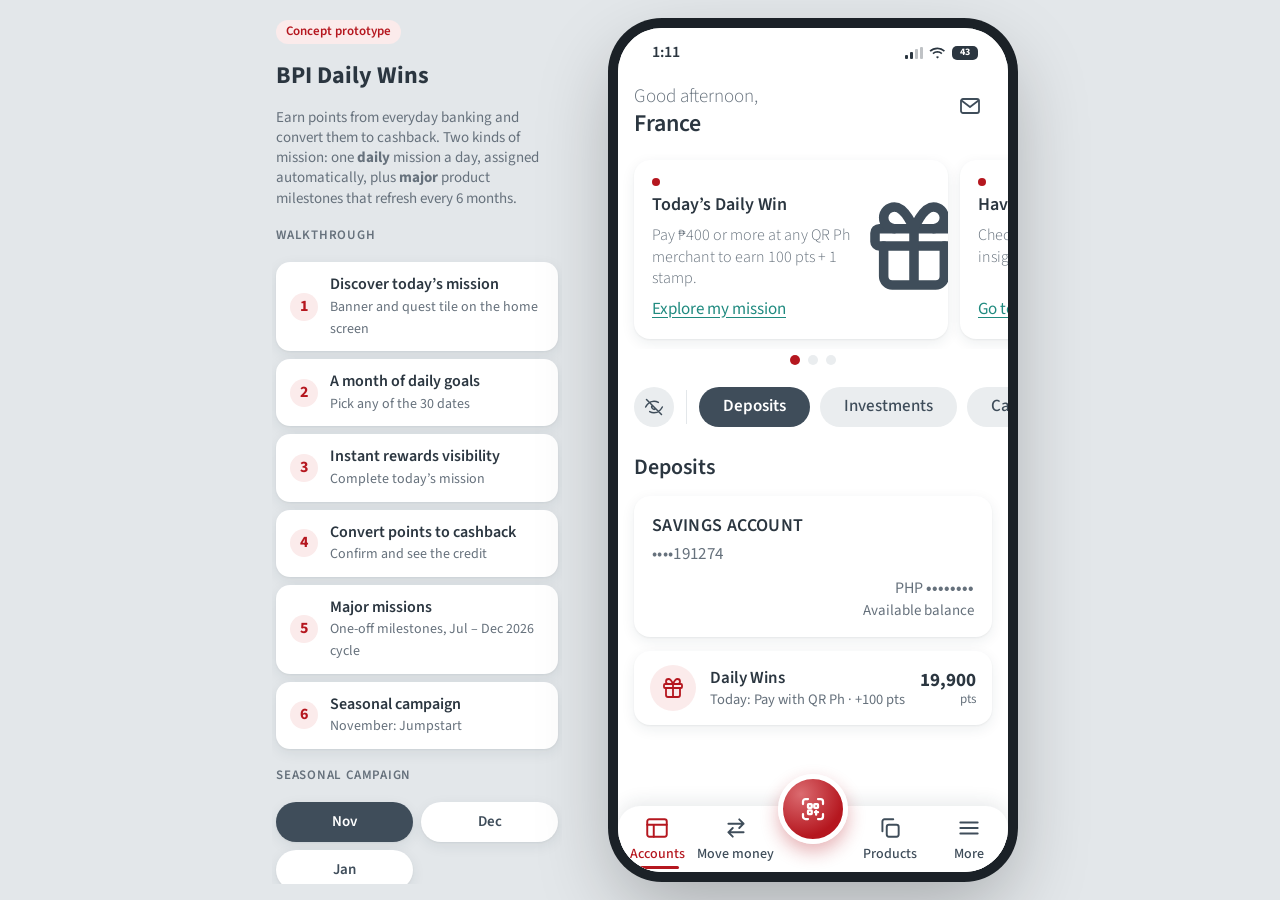
==== index.html @ 578034d9 "chore: prepare for GitHub Pages Rename the entry file to index.html so Pages serves it at the repo r" ====
<!doctype html>
<html lang="en">
<head>
<meta charset="utf-8">
<meta name="viewport" content="width=device-width,initial-scale=1,viewport-fit=cover">
<title>BPI Daily Wins</title>
<link rel="preconnect" href="https://fonts.googleapis.com">
<link rel="preconnect" href="https://fonts.gstatic.com" crossorigin>
<link href="https://fonts.googleapis.com/css2?family=Source+Sans+3:wght@300;400;500;600;700&display=swap" rel="stylesheet">
<link rel="stylesheet" href="css/styles.css">
</head>
<body>

<svg width="0" height="0" style="position:absolute" aria-hidden="true" focusable="false">
  <symbol id="i-mail" viewBox="0 0 24 24"><rect x="3" y="5" width="18" height="14" rx="2"/><path d="M3.5 6.5 12 13l8.5-6.5"/></symbol>
  <symbol id="i-eye" viewBox="0 0 24 24"><path d="M2 12s3.6-7 10-7 10 7 10 7-3.6 7-10 7S2 12 2 12z"/><circle cx="12" cy="12" r="3"/></symbol>
  <symbol id="i-eye-off" viewBox="0 0 24 24"><path d="M2 12s3.6-7 10-7c2 0 3.700.6 5.200 1.500M22 12s-3.600 7-10 7c-2 0-3.700-.6-5.200-1.500M9.900 9.900a3 3 0 0 0 4.200 4.200M3 3l18 18"/></symbol>
  <symbol id="i-accounts" viewBox="0 0 24 24"><rect x="3" y="4" width="18" height="16" rx="2"/><path d="M3 9h18M9 9v11"/></symbol>
  <symbol id="i-move" viewBox="0 0 24 24"><path d="M5 8h14M15 4l4 4-4 4M19 16H5M9 12l-4 4 4 4"/></symbol>
  <symbol id="i-qr" viewBox="0 0 24 24"><path d="M4 8V6a2 2 0 0 1 2-2h2M16 4h2a2 2 0 0 1 2 2v2M20 16v2a2 2 0 0 1-2 2h-2M8 20H6a2 2 0 0 1-2-2v-2"/><rect x="8" y="8" width="3" height="3" rx=".5"/><rect x="13" y="8" width="3" height="3" rx=".5"/><rect x="8" y="13" width="3" height="3" rx=".5"/><path d="M13.500 14.500h2.500M14.500 13.500v3"/></symbol>
  <symbol id="i-products" viewBox="0 0 24 24"><rect x="9" y="9" width="11" height="11" rx="2"/><path d="M5 15V6a2 2 0 0 1 2-2h8"/></symbol>
  <symbol id="i-menu" viewBox="0 0 24 24"><path d="M4 7h16M4 12h16M4 17h16"/></symbol>
  <symbol id="i-chev-r" viewBox="0 0 24 24"><path d="m9 6 6 6-6 6"/></symbol>
  <symbol id="i-chev-l" viewBox="0 0 24 24"><path d="m15 6-6 6 6 6"/></symbol>
  <symbol id="i-x" viewBox="0 0 24 24"><path d="M6 6l12 12M18 6 6 18"/></symbol>
  <symbol id="i-check" viewBox="0 0 24 24"><path d="m5 12.500 4.500 4.500L19 7.500"/></symbol>
  <symbol id="i-gift" viewBox="0 0 24 24"><rect x="3" y="8" width="18" height="4" rx="1"/><path d="M12 8v13M5 12v7a2 2 0 0 0 2 2h10a2 2 0 0 0 2-2v-7M7.500 8a2.500 2.500 0 1 1 0-5C10 3 12 8 12 8s2-5 4.500-5a2.500 2.500 0 1 1 0 5"/></symbol>
  <symbol id="i-flame" viewBox="0 0 24 24"><path d="M12 3c.8 3.200 5.500 5 5.500 10a5.500 5.500 0 0 1-11 0c0-2 .8-3.300 2-4.500 0 1.800.8 3 2 3C10.500 8.500 10.500 5.500 12 3z"/></symbol>
  <symbol id="i-bill" viewBox="0 0 24 24"><path d="M6 3h12v18l-3-2-3 2-3-2-3 2z"/><path d="M9 8h6M9 12h6"/></symbol>
  <symbol id="i-coins" viewBox="0 0 24 24"><ellipse cx="12" cy="6" rx="7" ry="3"/><path d="M5 6v6c0 1.700 3.100 3 7 3s7-1.300 7-3V6M5 12v6c0 1.700 3.100 3 7 3s7-1.300 7-3v-6"/></symbol>
  <symbol id="i-book" viewBox="0 0 24 24"><path d="M4 5.500A2.500 2.500 0 0 1 6.500 3H20v14H6.500A2.500 2.500 0 0 0 4 19.500z"/><path d="M4 19.500A2.500 2.500 0 0 0 6.500 22H20v-5"/></symbol>
  <symbol id="i-info" viewBox="0 0 24 24"><circle cx="12" cy="12" r="9"/><path d="M12 11v5M12 8h.01"/></symbol>
  <symbol id="i-lock" viewBox="0 0 24 24"><rect x="5" y="11" width="14" height="10" rx="2"/><path d="M8 11V8a4 4 0 0 1 8 0v3"/></symbol>
  <symbol id="i-wallet" viewBox="0 0 24 24"><path d="M3 8a2 2 0 0 1 2-2h12v3M3 8v10a2 2 0 0 0 2 2h14a1 1 0 0 0 1-1V9a1 1 0 0 0-1-1H5a2 2 0 0 1-2-2"/><path d="M16 14h2"/></symbol>
  <symbol id="i-arrow-up" viewBox="0 0 24 24"><path d="M12 19V5M6 11l6-6 6 6"/></symbol>
  <symbol id="i-cash" viewBox="0 0 24 24"><circle cx="12" cy="12" r="9"/><path d="M9.500 16V8h3a2 2 0 0 1 0 4h-3M8 10h6M8 12.500h6"/></symbol>
  <symbol id="i-bulb" viewBox="0 0 24 24"><path d="M9 18h6M10 21h4M12 3a6 6 0 0 0-3.500 10.900c.6.500 1 1.200 1 2.100h5c0-.9.400-1.600 1-2.100A6 6 0 0 0 12 3z"/></symbol>
  <symbol id="i-minus" viewBox="0 0 24 24"><path d="M7 12h10"/></symbol>
  <symbol id="i-card" viewBox="0 0 24 24"><rect x="2" y="5" width="20" height="14" rx="2.5"/><path d="M2 10h20"/><path d="M5.5 15h4"/></symbol>
  <symbol id="i-car" viewBox="0 0 24 24"><path d="M3.500 16 5 11a2 2 0 0 1 1.900-1.400h10.200A2 2 0 0 1 19 11l1.500 5"/><rect x="2" y="16" width="20" height="4" rx="1.500"/><circle cx="7" cy="20" r="1.600"/><circle cx="17" cy="20" r="1.600"/></symbol>
  <symbol id="i-home" viewBox="0 0 24 24"><path d="M4 11.500 12 4l8 7.500"/><path d="M6 10v10h12V10"/><path d="M10 20v-6h4v6"/></symbol>
  <symbol id="i-moto" viewBox="0 0 24 24"><circle cx="6" cy="17" r="3"/><circle cx="18" cy="17" r="3"/><path d="M6 17h5l2-5h4M13 12l2 5M9 17l3-6"/></symbol>
  <symbol id="i-chart" viewBox="0 0 24 24"><path d="M3 17l5-5 4 4 7-8"/><path d="M15 6h4v4"/></symbol>
  <symbol id="i-shield" viewBox="0 0 24 24"><path d="M12 3 4 6v6c0 4.400 3.300 7.600 8 9 4.700-1.400 8-4.600 8-9V6z"/><path d="m8.800 12 2.200 2.400 4.200-4.800"/></symbol>
</svg>

<main class="stage">
  <aside class="panel" id="panel" aria-label="Prototype guide"></aside>

  <div class="phone" id="phone">
    <div class="status" aria-hidden="true">
      <span>1:11</span>
      <span class="r">
        <svg viewBox="0 0 18 12"><rect x="0" y="8" width="3" height="4" rx="1"/><rect x="5" y="5" width="3" height="7" rx="1"/><rect x="10" y="2" width="3" height="10" rx="1" opacity=".3"/><rect x="15" y="0" width="3" height="12" rx="1" opacity=".3"/></svg>
        <svg viewBox="0 0 17 12"><path d="M8.500 2.200c2.400 0 4.600.9 6.300 2.500l1.200-1.300A11.500 11.500 0 0 0 8.500.4C5.400.4 2.600 1.600.5 3.500l1.200 1.300a9.700 9.700 0 0 1 6.800-2.600zm0 3.600c1.400 0 2.700.5 3.700 1.400l1.200-1.300a7.900 7.900 0 0 0-10 0l1.200 1.300c1-.9 2.300-1.400 3.700-1.400zm0 3.500c.6 0 1.100.2 1.500.6L8.500 11.500 7 9.900c.4-.4.900-.6 1.500-.6z"/></svg>
        <span class="batt">43</span>
      </span>
    </div>

    <!-- HOME -->
    <section class="screen white" id="s-home" aria-label="Accounts">
      <div class="scroll" id="homeScroll"><div id="homeBody"></div></div>
      <nav class="nav" aria-label="Main">
        <button class="on" data-act="toast" data-msg="You are on Accounts">
          <svg class="ic" aria-hidden="true"><use href="#i-accounts"/></svg>Accounts</button>
        <button data-act="toast" data-msg="Move money is not part of this prototype">
          <svg class="ic" aria-hidden="true"><use href="#i-move"/></svg>Move money</button>
        <span></span>
        <button data-act="toast" data-msg="Products is not part of this prototype">
          <svg class="ic" aria-hidden="true"><use href="#i-products"/></svg>Products</button>
        <button data-act="more">
          <svg class="ic" aria-hidden="true"><use href="#i-menu"/></svg>More</button>
        <button class="fab" data-act="startQR" aria-label="Scan QR Ph to pay"><svg class="ic" aria-hidden="true"><use href="#i-qr"/></svg></button>
      </nav>
    </section>

    <!-- DAILY WINS HUB -->
    <section class="screen" id="s-hub" aria-label="Daily Wins">
      <div class="appbar">
        <button class="ib" data-act="back" aria-label="Back"><svg class="ic"><use href="#i-chev-l"/></svg></button>
        <h2>Daily Wins</h2>
        <button class="ib" data-act="how" aria-label="How Daily Wins works"><svg class="ic"><use href="#i-info"/></svg></button>
      </div>
      <div class="scroll"><div class="stack" id="hubBody"></div></div>
    </section>

    <!-- SEASONAL CAMPAIGN (this month's banner offer) -->
    <section class="screen" id="s-season" aria-label="Seasonal campaign">
      <div class="appbar">
        <button class="ib" data-act="back" aria-label="Back"><svg class="ic"><use href="#i-chev-l"/></svg></button>
        <h2 id="seasonTitle">Seasonal</h2>
        <span class="ib"></span>
      </div>
      <div class="scroll"><div class="stack" id="seasonBody"></div></div>
      <div class="foot" id="seasonFoot"></div>
    </section>

    <!-- QR SCANNER -->
    <section class="screen scan" id="s-scan" aria-label="Scan QR Ph">
      <div class="appbar">
        <button class="ib" data-act="back" aria-label="Close"><svg class="ic"><use href="#i-x"/></svg></button>
        <h2>Scan QR Ph</h2>
        <span class="ib"></span>
      </div>
      <div class="scan-view">
        <div class="scan-banner" id="scanBanner"></div>
        <div class="vf"><i></i><i></i><i></i><i></i></div>
        <p>Point your camera at a QR Ph code to pay.</p>
      </div>
      <div class="foot"><button class="btn btn-light btn-block" data-act="scan">Simulate scanning a QR Ph code</button></div>
    </section>

    <!-- PAY (QR / bill / save) -->
    <section class="screen" id="s-pay" aria-label="Payment">
      <div class="appbar">
        <button class="ib" data-act="back" aria-label="Back"><svg class="ic"><use href="#i-chev-l"/></svg></button>
        <h2 id="payTitle">Pay</h2>
        <span class="ib"></span>
      </div>
      <div class="scroll"><div class="stack" id="payBody"></div></div>
      <div class="foot" id="payFoot"></div>
    </section>

    <!-- LEARN -->
    <section class="screen" id="s-learn" aria-label="Money tip">
      <div class="appbar">
        <button class="ib" data-act="back" aria-label="Back"><svg class="ic"><use href="#i-chev-l"/></svg></button>
        <h2>1-minute tip</h2>
        <span class="ib"></span>
      </div>
      <div class="scroll"><div class="stack" id="learnBody"></div></div>
      <div class="foot" id="learnFoot"></div>
    </section>

    <!-- SUCCESS -->
    <section class="screen" id="s-success" aria-label="Success">
      <div class="scroll"><div class="stack" id="sucBody"></div></div>
      <div class="foot" id="sucFoot"></div>
    </section>

    <!-- REDEEM -->
    <section class="screen" id="s-redeem" aria-label="Convert points">
      <div class="appbar">
        <button class="ib" data-act="back" aria-label="Back"><svg class="ic"><use href="#i-chev-l"/></svg></button>
        <h2>Convert to cashback</h2>
        <span class="ib"></span>
      </div>
      <div class="scroll"><div class="stack" id="redeemBody"></div></div>
      <div class="foot" id="redeemFoot"></div>
    </section>

    <!-- REDEEM DONE -->
    <section class="screen" id="s-done" aria-label="Cashback credited">
      <div class="scroll"><div class="stack" id="doneBody"></div></div>
      <div class="foot" id="doneFoot"></div>
    </section>

    <!-- SUPPLEMENTARY CARD -->
    <section class="screen" id="s-supp" aria-label="Supplementary card">
      <div class="appbar">
        <button class="ib" data-act="back" aria-label="Back"><svg class="ic"><use href="#i-chev-l"/></svg></button>
        <h2>Supplementary card</h2>
        <span class="ib"></span>
      </div>
      <div class="scroll"><div class="stack" id="suppBody"></div></div>
      <div class="foot" id="suppFoot"></div>
    </section>

    <!-- APPLY FOR A CREDIT CARD (non-holders) -->
    <section class="screen" id="s-apply" aria-label="Apply for a credit card">
      <div class="appbar">
        <button class="ib" data-act="back" aria-label="Back"><svg class="ic"><use href="#i-chev-l"/></svg></button>
        <h2>Apply for a credit card</h2>
        <span class="ib"></span>
      </div>
      <div class="scroll"><div class="stack" id="applyBody"></div></div>
      <div class="foot" id="applyFoot"></div>
    </section>

    <!-- INSTALLMENT (existing cardholders) -->
    <section class="screen" id="s-inst" aria-label="Installment">
      <div class="appbar">
        <button class="ib" data-act="back" aria-label="Back"><svg class="ic"><use href="#i-chev-l"/></svg></button>
        <h2>Installment</h2>
        <span class="ib"></span>
      </div>
      <div class="scroll"><div class="stack" id="instBody"></div></div>
      <div class="foot" id="instFoot"></div>
    </section>

    <!-- PERSONAL LOAN -->
    <section class="screen" id="s-ploan" aria-label="Personal loan">
      <div class="appbar">
        <button class="ib" data-act="back" aria-label="Back"><svg class="ic"><use href="#i-chev-l"/></svg></button>
        <h2>Personal loan</h2>
        <span class="ib"></span>
      </div>
      <div class="scroll"><div class="stack" id="ploanBody"></div></div>
      <div class="foot" id="ploanFoot"></div>
    </section>

    <!-- AUTO / HOUSING / MOTORCYCLE LOAN -->
    <section class="screen" id="s-loan" aria-label="Loan application">
      <div class="appbar">
        <button class="ib" data-act="back" aria-label="Back"><svg class="ic"><use href="#i-chev-l"/></svg></button>
        <h2 id="loanTitle">Loan</h2>
        <span class="ib"></span>
      </div>
      <div class="scroll"><div class="stack" id="loanBody"></div></div>
      <div class="foot" id="loanFoot"></div>
    </section>

    <!-- BPI WEALTH: APPLY FOR UITF / ALFM -->
    <section class="screen" id="s-fundApply" aria-label="Investment fund application">
      <div class="appbar">
        <button class="ib" data-act="back" aria-label="Back"><svg class="ic"><use href="#i-chev-l"/></svg></button>
        <h2 id="fundApplyTitle">Fund</h2>
        <span class="ib"></span>
      </div>
      <div class="scroll"><div class="stack" id="fundApplyBody"></div></div>
      <div class="foot" id="fundApplyFoot"></div>
    </section>

    <!-- BPI WEALTH: DEPOSIT MORE -->
    <section class="screen" id="s-fundDeposit" aria-label="Deposit to investment fund">
      <div class="appbar">
        <button class="ib" data-act="back" aria-label="Back"><svg class="ic"><use href="#i-chev-l"/></svg></button>
        <h2 id="fundDepositTitle">Deposit</h2>
        <span class="ib"></span>
      </div>
      <div class="scroll"><div class="stack" id="fundDepositBody"></div></div>
      <div class="foot" id="fundDepositFoot"></div>
    </section>

    <div class="sheet-wrap" id="sheet" aria-hidden="true">
      <div class="scrim" data-act="closeSheet"></div>
      <div class="sheet" role="dialog" aria-modal="true" id="sheetBody"></div>
    </div>
    <div class="toast" id="toast" role="status" aria-live="polite"></div>
  </div>
</main>

<!-- Plain classic scripts (no type="module"), loaded in dependency order,
     so this still runs by double-clicking the file — no server needed. -->
<script src="js/data.js"></script>
<script src="js/state.js"></script>
<script src="js/nav.js"></script>
<script src="js/dropzone.js"></script>
<script src="js/screen-home.js"></script>
<script src="js/screen-hub.js"></script>
<script src="js/screen-pay.js"></script>
<script src="js/screen-learn.js"></script>
<script src="js/screen-success.js"></script>
<script src="js/screen-redeem.js"></script>
<script src="js/screen-supp.js"></script>
<script src="js/screen-apply.js"></script>
<script src="js/screen-inst.js"></script>
<script src="js/screen-ploan.js"></script>
<script src="js/screen-loan.js"></script>
<script src="js/screen-fund.js"></script>
<script src="js/screen-season.js"></script>
<script src="js/guide.js"></script>
<script src="js/actions.js"></script>
<script src="js/main.js"></script>
</body>
</html>
---- css/styles.css ----
/* Layout: one phone-sized app on a neutral stage, with a prototype guide beside it on wide screens.
   Look: BPI app (white surfaces, slate chips, BPI red actions, teal links, floating red QR button). */
:root{
  color-scheme:light;
  --stage:#E3E7EA; --frame:#1B2127;
  --home:#FFFFFF; --bg:#F5F6F7; --surface:#FFFFFF;
  --ink:#2B3640; --ink-2:#66717C; --line:#E3E7EA;
  --chip:#EAEDEF; --chip-ink:#3F4D5A;
  --slate:#3F4D5A; --on-slate:#FFFFFF;
  --red:#B5171F; --red-2:#D0494F; --red-tint:#FBEBEB; --on-red:#FFFFFF;
  --teal:#1F8A7F;
  --gold:#8F5F00; --gold-tint:#FFF1D0; --gold-fill:#F2B84B;
  --green:#23764C; --green-tint:#E2F3EA;
  --scan-bg:#0E1317;
  --scrim:rgba(18,26,33,.45);
  --shadow:0 1px 2px rgba(31,45,58,.06),0 4px 14px rgba(31,45,58,.08);
}
@media (prefers-color-scheme:dark){
  :root{
    color-scheme:dark;
    --stage:#0B0E10; --frame:#000;
    --home:#0F1317; --bg:#0F1317; --surface:#1A2026;
    --ink:#E8ECEF; --ink-2:#9AA6B0; --line:#2B343C;
    --chip:#252D34; --chip-ink:#D5DCE1;
    --slate:#2D3944;
    --red:#D2434A; --red-2:#E0666B; --red-tint:#3A2023;
    --teal:#4CC3B6;
    --gold:#F0B544; --gold-tint:#3A2E12;
    --green:#5CC694; --green-tint:#17301F;
    --shadow:0 1px 2px rgba(0,0,0,.4),0 4px 14px rgba(0,0,0,.35);
  }
}

*{box-sizing:border-box}
html,body{height:100%;margin:0}
body{font-family:'Source Sans 3',system-ui,-apple-system,'Segoe UI',Roboto,sans-serif;font-size:16px;line-height:1.35;color:var(--ink);background:var(--stage);-webkit-font-smoothing:antialiased;overflow:hidden}
button{font:inherit;color:inherit;background:none;border:0;padding:0;cursor:pointer;text-align:inherit;-webkit-tap-highlight-color:transparent}
button:disabled{cursor:not-allowed}
h1,h2,h3,h4,p,ol,ul{margin:0}
input{font:inherit}
:focus-visible{outline:2px solid var(--teal);outline-offset:2px}
.ic{width:24px;height:24px;fill:none;stroke:currentColor;stroke-width:1.8;stroke-linecap:round;stroke-linejoin:round;flex:none}
.ic.sm{width:16px;height:16px}
.ic.md{width:20px;height:20px}
.num{font-variant-numeric:tabular-nums}

/* ---------- stage + guide ---------- */
.stage{height:100%;display:flex;align-items:center;justify-content:center;gap:56px;padding:16px}
.panel{width:290px;flex:none;max-height:100%;overflow:auto;display:flex;flex-direction:column;gap:20px;padding:4px}
.panel h2{font-size:24px;font-weight:700;line-height:1.15}
.panel h3{font-size:13px;font-weight:600;letter-spacing:.06em;text-transform:uppercase;color:var(--ink-2)}
.panel .lead,.fine{color:var(--ink-2);font-size:15px}
.fine{font-size:13px}
.tag{display:inline-flex;align-self:flex-start;height:24px;align-items:center;padding:0 10px;border-radius:12px;background:var(--red-tint);color:var(--red);font-size:13px;font-weight:600}
.steps{list-style:none;padding:0;display:flex;flex-direction:column;gap:8px}
.steps button{width:100%;display:flex;gap:12px;align-items:center;padding:12px 14px;border-radius:14px;background:var(--surface);box-shadow:var(--shadow)}
.steps .n{width:28px;height:28px;border-radius:50%;background:var(--red-tint);color:var(--red);display:grid;place-items:center;font-weight:700;flex:none}
.steps b{display:block;font-weight:600}
.steps small{color:var(--ink-2);font-size:14px}
.seg4{display:grid;grid-template-columns:1fr 1fr;gap:8px}
.seg4 button,.ghost{height:40px;border-radius:20px;background:var(--surface);box-shadow:var(--shadow);font-weight:600;font-size:15px;text-align:center;color:var(--chip-ink)}
.seg4 button.on{background:var(--slate);color:#fff}
.ghost{padding:0 18px}

.phone{position:relative;width:390px;height:100%;max-height:844px;background:var(--bg);border-radius:44px;overflow:hidden;box-shadow:0 0 0 10px var(--frame),0 30px 80px rgba(0,0,0,.28);--sb:44px;isolation:isolate}
.status{position:absolute;top:0;left:0;right:0;height:44px;z-index:60;display:flex;align-items:center;justify-content:space-between;padding:6px 30px 0 34px;font-weight:600;font-size:16px;pointer-events:none;color:var(--ink)}
.status .r{display:flex;gap:6px;align-items:center}
.status svg{height:12px;width:auto;fill:currentColor}
.batt{display:inline-grid;place-items:center;height:14px;min-width:26px;border-radius:5px;background:var(--ink);color:var(--home);font-size:10px;font-weight:700;padding:0 3px}
@media (max-width:820px){.panel{display:none}}
/* On a real phone the frame goes full-bleed and the fake status bar gives
   way to the device's own. --sb then carries the notch inset so app bars
   don't slide under it; the matching bottom insets are on .nav, .foot and
   .sheet. env() is 0 on desktop and on devices without insets, so all of
   this is a no-op there. */
@media (max-width:520px){
  .stage{padding:0}
  .phone{width:100%;max-height:none;border-radius:0;box-shadow:none;--sb:env(safe-area-inset-top,0px)}
  .status{display:none}
}

/* ---------- screens ---------- */
.screen{position:absolute;inset:0;display:flex;flex-direction:column;background:var(--bg);padding-top:var(--sb);transform:translateX(100%);visibility:hidden;transition:transform .3s cubic-bezier(.2,.8,.2,1),visibility 0s .3s}
.screen.on,.screen.under{visibility:visible;transition:transform .3s cubic-bezier(.2,.8,.2,1),visibility 0s}
.screen.on{transform:none}
.screen.under{transform:translateX(-22%)}
.screen.white{background:var(--home)}
.scroll{flex:1;min-height:0;overflow-y:auto;overscroll-behavior:contain;scrollbar-width:none}
.scroll::-webkit-scrollbar{display:none}
.appbar{flex:none;display:flex;align-items:center;gap:4px;height:56px;padding:0 8px}
.appbar h2{flex:1;font-size:19px;font-weight:600;text-align:center}
.ib{width:44px;height:44px;border-radius:50%;display:grid;place-items:center;color:var(--chip-ink)}
.ib:active{background:var(--chip)}
.foot{flex:none;padding:12px 16px calc(16px + env(safe-area-inset-bottom,0px));background:var(--surface);border-top:1px solid var(--line);display:flex;flex-direction:column;gap:8px}
.stack{display:flex;flex-direction:column;gap:16px;padding:8px 16px 28px}

/* ---------- shared pieces ---------- */
.card{background:var(--surface);border-radius:16px;box-shadow:var(--shadow);padding:16px}
.btn{min-height:50px;border-radius:25px;padding:0 24px;font-weight:600;font-size:17px;display:inline-flex;align-items:center;justify-content:center;gap:8px;text-align:center}
.btn-red{background:var(--red);color:var(--on-red)}
.btn-red:active{background:var(--red-2)}
.btn-light{background:#fff;color:#B5171F}
.btn-ghost{background:var(--chip);color:var(--chip-ink)}
.btn-block{width:100%}
.btn:disabled{opacity:.42}
.link{color:var(--teal);text-decoration:underline;text-underline-offset:3px;font-size:17px}
.pill{display:inline-flex;align-items:center;gap:4px;height:26px;padding:0 10px;border-radius:13px;font-size:14px;font-weight:600;background:var(--chip);color:var(--chip-ink)}
.pill.gold{background:var(--gold-tint);color:var(--gold)}
.pill.green{background:var(--green-tint);color:var(--green)}
.pill.red{background:var(--red-tint);color:var(--red)}
.muted{color:var(--ink-2)}
.status-chip{display:inline-flex;align-items:center;gap:6px;height:24px;padding:0 10px;border-radius:12px;font-size:13px;font-weight:600}
.status-chip.ok{background:var(--green-tint);color:var(--green)}
.status-chip.pend{background:var(--gold-tint);color:var(--gold)}
.status-chip.red{background:var(--chip);color:var(--chip-ink)}
.spin{width:10px;height:10px;border-radius:50%;border:2px solid currentColor;border-right-color:transparent;animation:spin .8s linear infinite}
@keyframes spin{to{transform:rotate(360deg)}}
.meter{height:8px;border-radius:4px;background:var(--chip);overflow:hidden}
.meter i{display:block;height:100%;border-radius:4px;background:var(--red)}
.note{display:flex;gap:10px;align-items:flex-start;padding:12px 14px;border-radius:14px;font-size:15px;line-height:1.35}
.note.ok{background:var(--green-tint);color:var(--green)}
.note.warn{background:var(--gold-tint);color:var(--gold)}
.note.info{background:var(--chip);color:var(--chip-ink)}
.note .ic{margin-top:1px}
.avatar{width:44px;height:44px;border-radius:50%;background:var(--chip);color:var(--chip-ink);display:grid;place-items:center;font-weight:700;font-size:18px;flex:none}
.sect{font-size:22px;font-weight:600;padding:0 16px}
.sect-row{display:flex;align-items:baseline;justify-content:space-between;padding:0 16px}
.sect-row h3{font-size:20px;font-weight:600}

/* ---------- home ---------- */
.greet{display:flex;justify-content:space-between;align-items:flex-start;padding:12px 16px 16px 16px}
.greet p{font-size:19px;font-weight:300;color:var(--ink-2)}
.greet h1{font-size:24px;font-weight:600;line-height:1.2}
.car{display:flex;gap:12px;overflow-x:auto;scroll-snap-type:x mandatory;padding:6px 16px 10px;scrollbar-width:none}
.car::-webkit-scrollbar{display:none}
.slide{position:relative;flex:none;width:calc(100% - 44px);min-height:176px;scroll-snap-align:center;background:var(--surface);border-radius:16px;box-shadow:var(--shadow);overflow:hidden}
.slide-tx{position:relative;z-index:1;max-width:70%;height:100%;padding:18px 0 18px 18px;display:flex;flex-direction:column;gap:8px;align-items:flex-start}
.slide-tx h3{font-size:18px;font-weight:600;line-height:1.25}
.slide-tx p{font-size:16px;font-weight:300;color:var(--ink-2);line-height:1.35;flex:1}
.dot-red{width:8px;height:8px;border-radius:50%;background:var(--red)}
.slide-ill{position:absolute;right:-18px;top:34px;width:104px;height:104px;color:var(--slate)}
.slide-ill .ic{width:100%;height:100%;stroke-width:2.2}
.ill-pill{position:absolute;right:30px;top:20px;z-index:1}
.dots{display:flex;gap:8px;justify-content:center;padding:6px 0 18px}
.dots i{width:10px;height:10px;border-radius:50%;background:var(--chip)}
.dots i.on{background:var(--red)}
.filters{display:flex;align-items:center;gap:0;padding:0 0 0 16px}
.eye{width:40px;height:40px;border-radius:50%;background:var(--chip);color:var(--chip-ink);display:grid;place-items:center;flex:none}
.vr{width:1px;height:34px;background:var(--line);margin:0 12px;flex:none}
.chips{display:flex;gap:10px;overflow-x:auto;padding:4px 16px 4px 0;scrollbar-width:none;flex:1}
.chips::-webkit-scrollbar{display:none}
.chips button{flex:none;height:40px;padding:0 24px;border-radius:20px;background:var(--chip);color:var(--chip-ink);font-size:17px;font-weight:500}
.chips button.on{background:var(--slate);color:#fff;font-weight:600}
.home-sec{display:flex;flex-direction:column;gap:14px;padding:22px 16px 28px}
.home-sec>h2{font-size:22px;font-weight:600}
.acct{display:block;width:100%;padding:18px 18px 16px}
.acct h3{font-size:18px;font-weight:600;letter-spacing:.02em}
.acct .mask{font-size:17px;color:var(--ink-2);margin-top:4px;letter-spacing:.02em}
.acct .bal{margin-top:12px;text-align:right;display:flex;flex-direction:column;gap:2px}
.acct .bal span{font-size:16px;color:var(--ink-2)}
.acct .bal small{font-size:15px;color:var(--ink-2)}
.tile{display:flex;align-items:center;gap:14px;width:100%;padding:14px 16px}
.tile-ic{width:46px;height:46px;border-radius:50%;background:var(--red-tint);color:var(--red);display:grid;place-items:center;flex:none}
.tile-tx{flex:1;min-width:0;display:flex;flex-direction:column}
.tile-tx b{font-size:17px;font-weight:600}
.tile-tx small{font-size:14.5px;color:var(--ink-2)}
.tile-pts{text-align:right;display:flex;flex-direction:column;line-height:1.1}
.tile-pts b{font-size:19px;font-weight:700}
.tile-pts small{font-size:13px;color:var(--ink-2)}
.tile.feat{background:var(--red-tint)}
.tile.feat .tile-ic{background:var(--red);color:#fff}
.tile.is-done .tile-ic{background:var(--green-tint);color:var(--green)}
.tile .ic.lk{color:var(--ink-2)}
.empty{text-align:center;padding:28px 20px;display:flex;flex-direction:column;gap:6px;align-items:center}
.empty b{font-size:17px}
.empty p{color:var(--ink-2);font-size:15px}

.nav{position:relative;flex:none;display:grid;grid-template-columns:1fr 1fr 76px 1fr 1fr;height:calc(66px + env(safe-area-inset-bottom,0px));padding-bottom:env(safe-area-inset-bottom,0px);background:var(--surface);border-radius:22px 22px 0 0;box-shadow:0 -4px 18px rgba(31,45,58,.1);z-index:5}
.nav>button{position:relative;display:flex;flex-direction:column;align-items:center;justify-content:center;gap:4px;font-size:14px;font-weight:500;color:var(--chip-ink);text-align:center;white-space:nowrap}
.nav>button.on{color:var(--red)}
.nav>button.on:not(.fab)::after{content:"";position:absolute;bottom:3px;left:22%;right:22%;height:3px;border-radius:2px;background:var(--red)}
.nav .ic{width:26px;height:26px}
.nav>.fab{position:absolute;left:50%;top:-32px;width:70px;height:70px;transform:translateX(-50%);border-radius:50%;background:radial-gradient(circle at 30% 25%,#DB6B70,#B5171F 70%);color:#fff;display:grid;place-items:center;border:5px solid var(--home);box-shadow:0 8px 18px rgba(181,23,31,.32)}
.nav>.fab .ic{width:30px;height:30px}

/* ---------- Daily Wins hub ---------- */
.hero{position:relative;overflow:hidden;background:var(--slate);color:var(--on-slate);border-radius:20px;padding:20px;display:flex;flex-direction:column;gap:12px;box-shadow:var(--shadow)}
.hero::before,.hero::after{content:"";position:absolute;border-radius:50%;border:26px solid rgba(255,255,255,.05);pointer-events:none}
.hero::before{width:210px;height:210px;right:-70px;top:-84px}
.hero::after{width:130px;height:130px;right:36px;bottom:-84px}
.hero>*{position:relative;z-index:1}
.hero-top{display:flex;justify-content:space-between;align-items:center;font-size:15px;opacity:.92}
.hero-top .streak{display:inline-flex;gap:4px;align-items:center;height:26px;padding:0 10px;border-radius:13px;background:rgba(255,255,255,.14);font-weight:600;font-size:14px}
.hero-pts{font-size:46px;font-weight:700;line-height:1;letter-spacing:-.01em}
.hero-pts small{font-size:20px;font-weight:500;margin-left:4px;opacity:.85}
.hero-sub{font-size:16px;opacity:.9}
.hero .meter{background:rgba(255,255,255,.2)}
.hero .meter i{background:var(--gold-fill)}
.hero-note{font-size:15px;opacity:.92;display:flex;justify-content:space-between;gap:8px}
.hero .btn{margin-top:4px}
.seg{display:grid;grid-template-columns:repeat(3,1fr);background:var(--chip);border-radius:22px;padding:4px}
.seg.s4{grid-template-columns:repeat(4,1fr)}
.seg button{height:38px;border-radius:19px;text-align:center;font-weight:600;font-size:16px;color:var(--chip-ink)}
.seg.s4 button{font-size:15px}
.seg button.on{background:var(--slate);color:#fff}
.days{display:flex;gap:8px;overflow-x:auto;padding:4px 16px 10px;margin:0 -16px;scrollbar-width:none;scroll-snap-type:x proximity}
.days::-webkit-scrollbar{display:none}
.day{flex:none;width:54px;height:80px;border-radius:16px;background:var(--surface);box-shadow:var(--shadow);display:flex;flex-direction:column;align-items:center;justify-content:center;gap:3px;scroll-snap-align:center}
.day small{font-size:13px;color:var(--ink-2)}
.day b{font-size:19px;font-weight:700}
.day .mk{width:20px;height:20px;border-radius:50%;display:grid;place-items:center;background:var(--chip);color:var(--ink-2)}
.day .mk .ic{width:12px;height:12px;stroke-width:2.2}
.day.st-done .mk{background:var(--green-tint);color:var(--green)}
.day.st-today{background:var(--red)}
.day.st-today small,.day.st-today b{color:#fff}
.day.st-today .mk{background:rgba(255,255,255,.25);color:#fff}
.day.st-missed b{color:var(--ink-2)}
.day.st-missed .mk{background:transparent;color:var(--ink-2);opacity:.6}
.day.sel{box-shadow:0 0 0 2px var(--slate)}
.day.st-today.sel{box-shadow:0 0 0 2px var(--surface),0 0 0 4px var(--red)}
/* ---------- seasonal campaign banner ---------- */
.season{position:relative;display:block;width:100%;border-radius:18px;overflow:hidden;text-align:left;color:#fff;background:linear-gradient(135deg,var(--slate),#1B2127);box-shadow:var(--shadow)}
.season-img{position:absolute;inset:0;width:100%;height:100%;object-fit:cover}
.season-shade{position:absolute;inset:0;background:linear-gradient(90deg,rgba(14,19,23,.90) 0%,rgba(14,19,23,.74) 46%,rgba(14,19,23,.26) 100%)}
.season-in{position:relative;z-index:1;min-height:152px;padding:16px;display:flex;flex-direction:column;gap:5px}
.season-tag{display:inline-flex;align-items:center;gap:5px;align-self:flex-start;height:25px;padding:0 10px;border-radius:13px;background:rgba(255,255,255,.18);font-size:13px;font-weight:600}
.season-in b{font-size:21px;font-weight:700;line-height:1.15;margin-top:2px}
.season-in small{font-size:14.5px;line-height:1.35;opacity:.88;max-width:84%}
.season-row{margin-top:auto;padding-top:12px;display:flex;align-items:center;justify-content:space-between;gap:10px;flex-wrap:wrap}
.season-go{display:inline-flex;align-items:center;gap:2px;font-size:15px;font-weight:600;white-space:nowrap}
.season.tall .season-in{min-height:188px}

.quest{display:flex;flex-direction:column;gap:12px}
.q-head{display:flex;gap:12px;align-items:center}
.q-ic{width:48px;height:48px;border-radius:14px;background:var(--red-tint);color:var(--red);display:grid;place-items:center;flex:none}
.q-date{font-size:14px;color:var(--ink-2);font-weight:500}
.q-head h3{font-size:20px;font-weight:600;line-height:1.2}
.quest>p{color:var(--ink-2);font-size:16px}
.q-rew{display:flex;gap:8px;flex-wrap:wrap}
.q-state{display:flex;gap:10px;align-items:center;padding:12px 14px;border-radius:14px;background:var(--chip);color:var(--chip-ink);font-size:15px}
.q-state.ok{background:var(--green-tint);color:var(--green);font-weight:600}
.card h4{font-size:17px;font-weight:600}
.row-b{display:flex;justify-content:space-between;align-items:baseline;gap:12px}
.stamps{display:flex;gap:10px;margin:14px 0 12px}
.stamp{flex:1;aspect-ratio:1;max-width:52px;border-radius:50%;border:2px dashed var(--line);display:grid;place-items:center;color:transparent}
.stamp.on{background:var(--red);border:2px solid var(--red);color:#fff}
.stamp.new{animation:pop .5s cubic-bezier(.2,1.6,.4,1) both}
.stamp .ic{width:55%;height:55%;stroke-width:2.4}
@keyframes pop{0%{transform:scale(.3);opacity:0}100%{transform:scale(1);opacity:1}}
.check-list{list-style:none;padding:0;display:flex;flex-direction:column;gap:14px;margin-top:14px}
.check-list li{display:flex;gap:12px;align-items:center;font-size:16px}
.check-list .c{width:26px;height:26px;border-radius:50%;border:2px solid var(--line);display:grid;place-items:center;flex:none;color:transparent}
.check-list li.on .c{background:var(--green);border-color:var(--green);color:#fff}
.check-list .c .ic{width:15px;height:15px;stroke-width:3}
.check-list li:not(.on){color:var(--ink-2)}
.ring{position:relative;width:56px;height:56px;flex:none}
.ring svg{width:56px;height:56px;transform:rotate(-90deg)}
.ring b{position:absolute;inset:0;display:grid;place-items:center;font-size:14px}
.cal{display:grid;grid-template-columns:repeat(7,1fr);gap:6px}
.cal .wh{text-align:center;font-size:13px;color:var(--ink-2);font-weight:600;padding-bottom:2px}
.cell{aspect-ratio:1/1.12;min-width:0;border-radius:12px;background:var(--bg);display:flex;flex-direction:column;align-items:center;justify-content:center;gap:2px;color:var(--chip-ink)}
.cell b{font-size:15px;font-weight:600}
.cell .ic{width:15px;height:15px;color:var(--ink-2)}
.cell.st-done{background:var(--green-tint)}
.cell.st-done .ic{color:var(--green)}
.cell.st-today{background:var(--red);color:#fff}
.cell.st-today .ic{color:#fff}
.cell.st-missed{opacity:.55}
.cell.sel{box-shadow:0 0 0 2px var(--slate)}
.cell.st-today.sel{box-shadow:0 0 0 2px var(--surface),0 0 0 4px var(--red)}
.legend{display:flex;gap:14px;flex-wrap:wrap;font-size:13px;color:var(--ink-2);margin-top:12px}
.legend span{display:inline-flex;gap:6px;align-items:center}
.legend i{width:10px;height:10px;border-radius:3px}
.led{list-style:none;padding:0;display:flex;flex-direction:column}
.led li{display:flex;align-items:center;gap:12px;padding:12px 0;border-bottom:1px solid var(--line)}
.led li:last-child{border-bottom:0}
.led .ti{flex:1;min-width:0}
.led .ti b{display:block;font-weight:600;font-size:16px}
.led .ti small{color:var(--ink-2);font-size:14px}
.led .pt{text-align:right;display:flex;flex-direction:column;gap:4px;align-items:flex-end}
.led .pt b{font-size:17px}
.led .pt b.pos{color:var(--green)}
.footnote{font-size:13px;color:var(--ink-2);text-align:center;padding:0 12px}

/* ---------- pay / learn / redeem ---------- */
.payee{display:flex;align-items:center;gap:12px}
.payee b{display:block;font-size:17px}
.payee small{color:var(--ink-2);font-size:14px}
.payee .pill{margin-left:auto}
.radios{display:flex;flex-direction:column;gap:10px}
.radio{display:flex;align-items:center;gap:12px;width:100%;padding:12px 14px;border-radius:16px;background:var(--surface);box-shadow:var(--shadow);border:2px solid transparent}
.radio b{display:block;font-size:17px;font-weight:600}
.radio small{color:var(--ink-2);font-size:14px}
.radio .grow{flex:1;min-width:0}
.radio .rd{width:24px;height:24px;min-width:24px;border-radius:50%;border:2px solid var(--line);flex:none;display:grid;place-items:center}
.radio.on{border-color:var(--red)}
.radio.on .rd{border-color:var(--red);background:var(--red);box-shadow:inset 0 0 0 5px var(--surface)}
.radio.lock{opacity:.55}
.radio.good{border-color:var(--green)}
.radio.good .rd{border-color:var(--green);background:var(--green);box-shadow:inset 0 0 0 5px var(--surface)}
.radio.bad{border-color:var(--red)}
.amt-card label{font-size:14px;color:var(--ink-2);font-weight:500}
.amt-row{display:flex;align-items:center;gap:6px;border-bottom:2px solid var(--line);padding:4px 0 6px;margin-top:4px}
.amt-row:focus-within{border-color:var(--red)}
.amt-row span{font-size:30px;font-weight:600;color:var(--ink-2)}
.amt-row input{flex:1;min-width:0;border:0;outline:0;background:transparent;font-size:34px;font-weight:700;color:var(--ink);padding:0;font-variant-numeric:tabular-nums}
.quick{display:flex;gap:8px;margin-top:12px;flex-wrap:wrap}
.quick button{height:36px;padding:0 16px;border-radius:18px;background:var(--chip);color:var(--chip-ink);font-weight:600;font-size:15px}
.quick button.on{background:var(--slate);color:#fff}
.err{color:var(--red);font-size:14px;min-height:0;margin-top:6px}
.err:empty{display:none}
.from{display:flex;gap:12px;align-items:center}
.from .lbl{font-size:14px;color:var(--ink-2);width:44px}
.from b{display:block}
.from small{color:var(--ink-2);font-size:14px}
.tip{display:flex;flex-direction:column;gap:12px}
.tip h3{font-size:22px;font-weight:600;line-height:1.2}
.tip p{font-size:17px;color:var(--ink-2)}
.big-ic{width:60px;height:60px;border-radius:18px;background:var(--red-tint);color:var(--red);display:grid;place-items:center}
.big-ic .ic{width:32px;height:32px}
.q-title{font-size:20px;font-weight:600;line-height:1.25}
.steps-dots{display:flex;gap:6px}
.steps-dots i{height:4px;flex:1;border-radius:2px;background:var(--chip)}
.steps-dots i.on{background:var(--red)}
.bullets{padding-left:20px;display:flex;flex-direction:column;gap:8px;color:var(--ink-2);font-size:16px}
.id-field{display:flex;flex-direction:column;gap:6px}
.id-field label{font-size:14px;color:var(--ink-2);font-weight:500}
.id-field input{border:0;border-bottom:2px solid var(--line);padding:6px 0;font-size:17px;background:transparent;outline:0;color:var(--ink);font:inherit}
.id-field input:focus{border-color:var(--red)}
.dropzone{border:2px dashed var(--line);border-radius:14px;padding:22px 16px;display:flex;flex-direction:column;align-items:center;gap:8px;text-align:center;cursor:pointer;color:var(--ink-2);font-size:15px}
.dropzone .ic{width:26px;height:26px}
.dropzone:hover,.dropzone:focus-visible{border-color:var(--teal)}
.dropzone.drag{border-color:var(--red);background:var(--red-tint);color:var(--red)}
.dropzone.has-file{border-color:var(--green);background:var(--green-tint);color:var(--green)}
.link-inline{color:var(--teal);text-decoration:underline;text-underline-offset:2px}
.cc{position:relative;border-radius:16px;padding:18px;color:#fff;background:linear-gradient(135deg,var(--slate),#1B2127);display:flex;flex-direction:column;gap:26px;box-shadow:var(--shadow)}
.cc small{opacity:.8;font-size:14px}

.ok-wrap{display:flex;flex-direction:column;align-items:center;text-align:center;gap:6px;padding:12px 0 6px}
.ok-badge{width:84px;height:84px;border-radius:50%;background:var(--green);color:#fff;display:grid;place-items:center;margin-bottom:10px;animation:pop .55s cubic-bezier(.2,1.5,.4,1) both;box-shadow:0 0 0 10px var(--green-tint)}
.ok-badge .ic{width:44px;height:44px;stroke-width:2.6}
.ok-badge.sm{width:62px;height:62px;margin-bottom:6px;box-shadow:0 0 0 8px var(--green-tint)}
.ok-badge.sm .ic{width:32px;height:32px}
.ok-wrap h2{font-size:26px;font-weight:700}
.ok-wrap p{color:var(--ink-2);font-size:16px}
.rows{display:flex;flex-direction:column}
.rows>div{display:flex;justify-content:space-between;align-items:center;gap:12px;padding:12px 0;border-bottom:1px solid var(--line);font-size:16px}
.rows>div:last-child{border-bottom:0}
.rows>div>span:first-child{color:var(--ink-2)}
.rows b{font-weight:600}
.rows .g{color:var(--green)}
.rows .r{color:var(--red)}
.unlock{display:flex;gap:12px;align-items:center;padding:16px;border-radius:16px;background:var(--gold-tint);color:var(--gold);animation:pop .5s cubic-bezier(.2,1.4,.4,1) both}
.unlock b{display:block;font-size:18px}
.unlock small{font-size:14.5px}
.tier{padding:14px 16px}
.tier .amt{font-size:24px;font-weight:700;line-height:1.1}
.tier small b{color:var(--ink)}
.cash{font-size:44px;font-weight:700;line-height:1;margin:8px 0 2px}

.sheet-wrap{position:absolute;inset:0;z-index:80;display:flex;align-items:flex-end;background:transparent;visibility:hidden}
.sheet-wrap.open{visibility:visible}
.scrim{position:absolute;inset:0;background:var(--scrim);opacity:0;transition:opacity .25s}
.sheet-wrap.open .scrim{opacity:1}
.sheet{position:relative;width:100%;max-height:88%;overflow:auto;background:var(--surface);border-radius:24px 24px 0 0;padding:10px 20px calc(24px + env(safe-area-inset-bottom,0px));transform:translateY(100%);transition:transform .3s cubic-bezier(.2,.8,.2,1);display:flex;flex-direction:column;gap:14px}
.sheet-wrap.open .sheet{transform:none}
.grab{width:40px;height:4px;border-radius:2px;background:var(--line);align-self:center;margin-bottom:4px}
.sheet h3{font-size:21px;font-weight:600}
.sheet ul{padding-left:20px;display:flex;flex-direction:column;gap:8px;color:var(--ink-2)}
.sheet .panel-in{display:flex;flex-direction:column;gap:18px}
.toast{position:absolute;left:20px;right:20px;bottom:90px;z-index:90;background:var(--slate);color:#fff;border-radius:14px;padding:12px 16px;font-size:15px;text-align:center;opacity:0;transform:translateY(8px);pointer-events:none;transition:.25s}
.toast.show{opacity:1;transform:none}

.screen.scan{background:var(--scan-bg);color:#fff}
.screen.scan .ib{color:#fff}
.scan-view{flex:1;display:flex;flex-direction:column;align-items:center;justify-content:center;gap:22px;padding:0 24px;text-align:center}
.vf{position:relative;width:236px;height:236px}
.vf i{position:absolute;width:38px;height:38px;border:4px solid #fff;border-radius:6px}
.vf i:nth-child(1){left:0;top:0;border-right:0;border-bottom:0}
.vf i:nth-child(2){right:0;top:0;border-left:0;border-bottom:0}
.vf i:nth-child(3){left:0;bottom:0;border-right:0;border-top:0}
.vf i:nth-child(4){right:0;bottom:0;border-left:0;border-top:0}
.vf::after{content:"";position:absolute;left:10px;right:10px;height:3px;border-radius:2px;background:var(--red-2);box-shadow:0 0 14px var(--red-2);animation:sweep 2.2s ease-in-out infinite alternate}
@keyframes sweep{from{top:14px}to{top:218px}}
.scan-view p{color:rgba(255,255,255,.75);font-size:16px;max-width:260px}
.scan-banner{display:flex;gap:8px;align-items:center;padding:8px 14px;border-radius:20px;background:rgba(255,255,255,.12);font-size:15px;font-weight:600}
.screen.scan .foot{background:transparent;border:0}

@media (prefers-reduced-motion:reduce){
  *,*::before,*::after{animation-duration:.01ms!important;animation-iteration-count:1!important;transition-duration:.01ms!important}
}
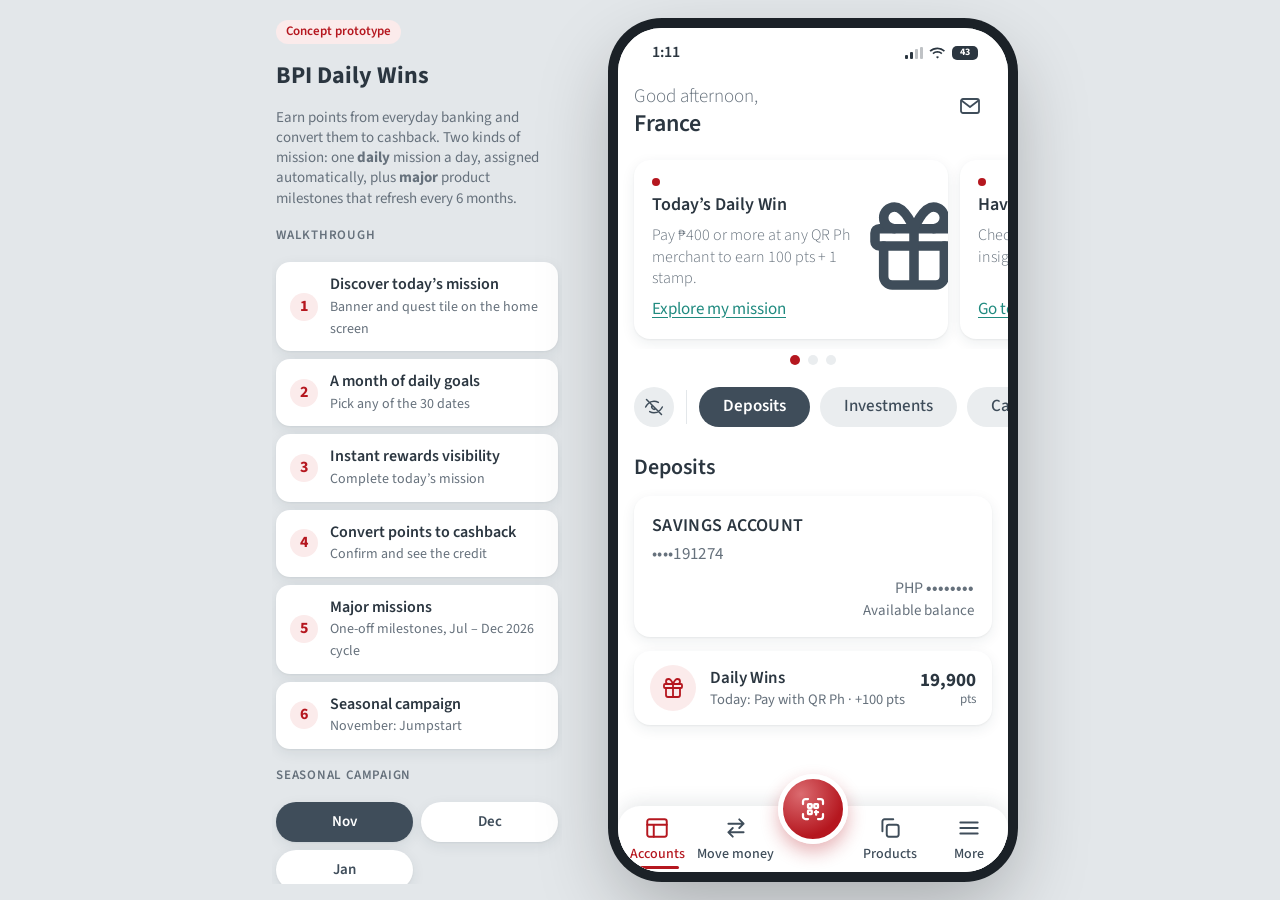
==== commit 89ec1f21: "fix: default light" ====
--- a/index.html
+++ b/index.html
@@ -3,6 +3,10 @@
 <head>
 <meta charset="utf-8">
 <meta name="viewport" content="width=device-width,initial-scale=1,viewport-fit=cover">
+<!-- Light by default on every device (see :root in styles.css); this keeps
+     the mobile browser chrome light to match instead of going dark. -->
+<meta name="color-scheme" content="light">
+<meta name="theme-color" content="#FFFFFF">
 <title>BPI Daily Wins</title>
 <link rel="preconnect" href="https://fonts.googleapis.com">
 <link rel="preconnect" href="https://fonts.gstatic.com" crossorigin>
--- a/css/styles.css
+++ b/css/styles.css
@@ -15,20 +15,23 @@
   --scrim:rgba(18,26,33,.45);
   --shadow:0 1px 2px rgba(31,45,58,.06),0 4px 14px rgba(31,45,58,.08);
 }
-@media (prefers-color-scheme:dark){
-  :root{
-    color-scheme:dark;
-    --stage:#0B0E10; --frame:#000;
-    --home:#0F1317; --bg:#0F1317; --surface:#1A2026;
-    --ink:#E8ECEF; --ink-2:#9AA6B0; --line:#2B343C;
-    --chip:#252D34; --chip-ink:#D5DCE1;
-    --slate:#2D3944;
-    --red:#D2434A; --red-2:#E0666B; --red-tint:#3A2023;
-    --teal:#4CC3B6;
-    --gold:#F0B544; --gold-tint:#3A2E12;
-    --green:#5CC694; --green-tint:#17301F;
-    --shadow:0 1px 2px rgba(0,0,0,.4),0 4px 14px rgba(0,0,0,.35);
-  }
+/* Light is the default everywhere, on purpose: the demo gets scanned on
+   whatever phone is in the room, and it should look the same on all of
+   them (and match the deck) rather than follow each device's dark-mode
+   setting. The dark palette below is kept but is now opt-in — it applies
+   only to <html data-theme="dark">, which nothing sets today. */
+:root[data-theme="dark"]{
+  color-scheme:dark;
+  --stage:#0B0E10; --frame:#000;
+  --home:#0F1317; --bg:#0F1317; --surface:#1A2026;
+  --ink:#E8ECEF; --ink-2:#9AA6B0; --line:#2B343C;
+  --chip:#252D34; --chip-ink:#D5DCE1;
+  --slate:#2D3944;
+  --red:#D2434A; --red-2:#E0666B; --red-tint:#3A2023;
+  --teal:#4CC3B6;
+  --gold:#F0B544; --gold-tint:#3A2E12;
+  --green:#5CC694; --green-tint:#17301F;
+  --shadow:0 1px 2px rgba(0,0,0,.4),0 4px 14px rgba(0,0,0,.35);
 }
 
 *{box-sizing:border-box}
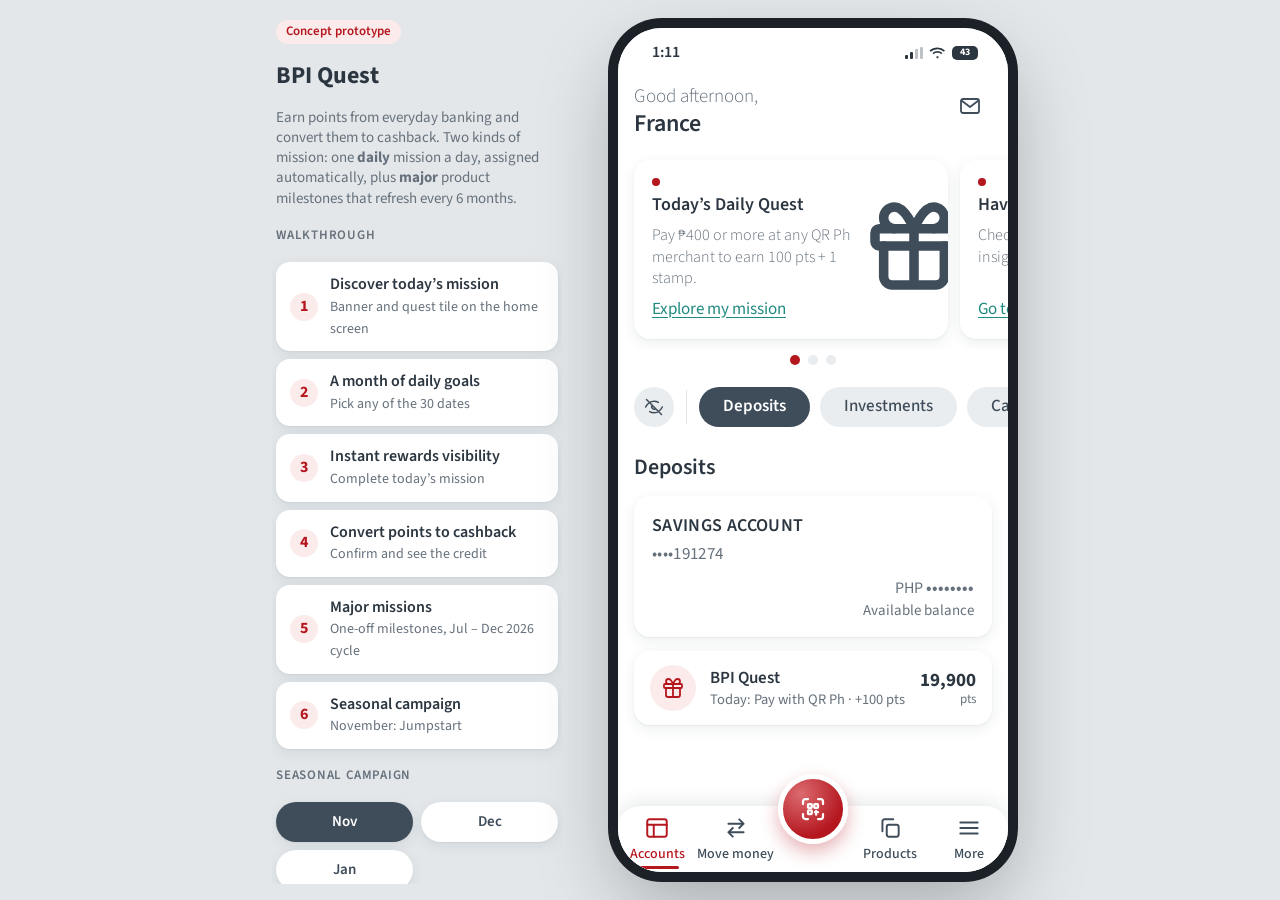
==== commit 614c2e1e: "fix: change name" ====
--- a/index.html
+++ b/index.html
@@ -7,7 +7,7 @@
      the mobile browser chrome light to match instead of going dark. -->
 <meta name="color-scheme" content="light">
 <meta name="theme-color" content="#FFFFFF">
-<title>BPI Daily Wins</title>
+<title>BPI Quest</title>
 <link rel="preconnect" href="https://fonts.googleapis.com">
 <link rel="preconnect" href="https://fonts.gstatic.com" crossorigin>
 <link href="https://fonts.googleapis.com/css2?family=Source+Sans+3:wght@300;400;500;600;700&display=swap" rel="stylesheet">
@@ -78,12 +78,12 @@
       </nav>
     </section>
 
-    <!-- DAILY WINS HUB -->
-    <section class="screen" id="s-hub" aria-label="Daily Wins">
-      <div class="appbar">
-        <button class="ib" data-act="back" aria-label="Back"><svg class="ic"><use href="#i-chev-l"/></svg></button>
-        <h2>Daily Wins</h2>
-        <button class="ib" data-act="how" aria-label="How Daily Wins works"><svg class="ic"><use href="#i-info"/></svg></button>
+    <!-- BPI QUEST HUB -->
+    <section class="screen" id="s-hub" aria-label="BPI Quest">
+      <div class="appbar">
+        <button class="ib" data-act="back" aria-label="Back"><svg class="ic"><use href="#i-chev-l"/></svg></button>
+        <h2>BPI Quest</h2>
+        <button class="ib" data-act="how" aria-label="How BPI Quest works"><svg class="ic"><use href="#i-info"/></svg></button>
       </div>
       <div class="scroll"><div class="stack" id="hubBody"></div></div>
     </section>
--- a/css/styles.css
+++ b/css/styles.css
@@ -186,7 +186,7 @@
 .nav>.fab{position:absolute;left:50%;top:-32px;width:70px;height:70px;transform:translateX(-50%);border-radius:50%;background:radial-gradient(circle at 30% 25%,#DB6B70,#B5171F 70%);color:#fff;display:grid;place-items:center;border:5px solid var(--home);box-shadow:0 8px 18px rgba(181,23,31,.32)}
 .nav>.fab .ic{width:30px;height:30px}
 
-/* ---------- Daily Wins hub ---------- */
+/* ---------- BPI Quest hub ---------- */
 .hero{position:relative;overflow:hidden;background:var(--slate);color:var(--on-slate);border-radius:20px;padding:20px;display:flex;flex-direction:column;gap:12px;box-shadow:var(--shadow)}
 .hero::before,.hero::after{content:"";position:absolute;border-radius:50%;border:26px solid rgba(255,255,255,.05);pointer-events:none}
 .hero::before{width:210px;height:210px;right:-70px;top:-84px}
